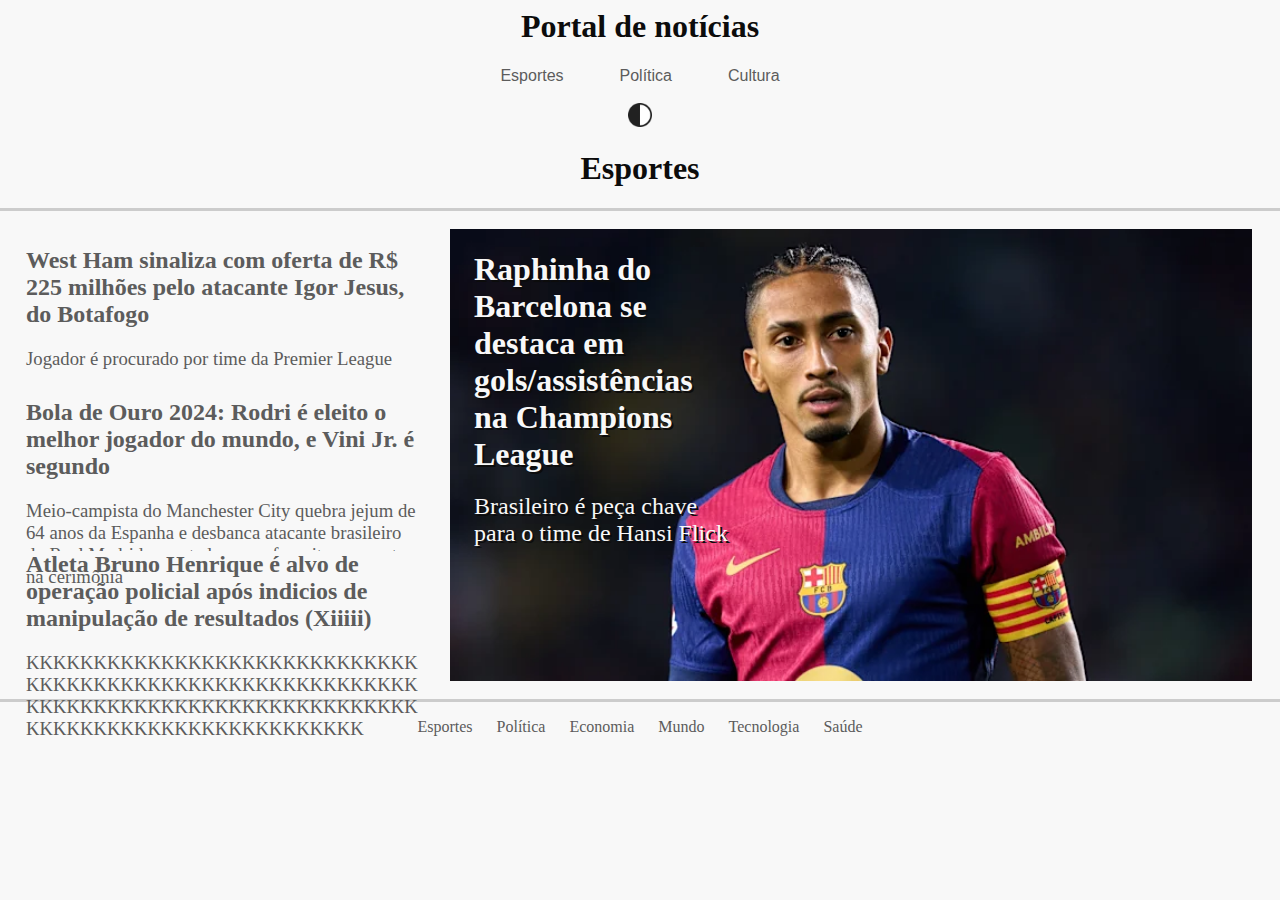
==== index.html @ b5b9a8d3 "First Commit" ====
<html>

<head>
    <title>
        Site de Noticias
    </title>

    <link rel="stylesheet" href="style.css">
</head>

<body>
    <header>
        <a href="index.html" , style="margin: 0;">
            <h1 style="color: var(--texto);"> Portal de notícias </h1>
        </a>
        <p>
        <table>
            <tc> 
                <button class="btn_invisivel" id="btnEsportes">
                    <a>Esportes</a> 
                </button>
            </tc>
            <tc> 
                <button class="btn_invisivel" id="btnPolítica">
                    <a>Política</a> 
                </button>
            </tc>
            <tc> 
                <button class="btn_invisivel" id="btnCultura">
                    <a>Cultura</a>
                </button>
            </tc>
        </table>
        </p>

        <p>
            <button class="btn_invisivel" id="btnModoNoturno">
                <img src="imagens/darkmode.png" alt="Ativar modo noturno" width="24px">
            </button>
        </p>
        <h1 id="">Esportes</h1>
    </header>
    <p>
        <div class="destaques">
            <a href="noticia/igor_jesus.html">
            <div id="noticia1" class="card-vertical-destaque" style="grid-area: esquerda-baixo">
                    <h2 id="titulo1">West Ham sinaliza com oferta de R$ 225 milhões pelo atacante Igor Jesus, do Botafogo</h2>
                    <h3 id="subtitulo1">
                        Jogador é procurado por time da Premier League
                    </h3>
            </div>
            </a>
            <a href="noticia/bola_de_ouro_2024.html">
            <div id="noticia2" class="card-vertical-destaque" style="grid-area: esquerda-meio">
                    <h2 id="titulo2">Bola de Ouro 2024: Rodri é eleito o melhor jogador do mundo, e Vini Jr. é segundo</h2>
                    <h3 id="subtitulo2">
                        Meio-campista do Manchester City quebra jejum de 64 anos da Espanha e desbanca atacante brasileiro do Real Madrid,
                        apontado como favorito e ausente na cerimônia
                    </h3>
            </div>
            </a>
            <a href="noticia/bruno_henrique.html">
            <div id="noticia3" class="card-vertical-destaque" style="grid-area: esquerda-cima">
                <h2 id="titulo3">Atleta Bruno Henrique é alvo de operação policial após indicios de manipulação de resultados
                    (Xiiiii)</h2>
                <h3 id="subtitulo3">
                    KKKKKKKKKKKKKKKKKKKKKKKKKKKKKKKKKKKKKKKKKKKKKKKKKKKKKKKKKKKKKKKKKKKKKKKKKKKKKKKKKKKKKKKKKKKKKKKKKKKKKKKKKKKKKKKK 
                </h3>
            </div>
            </a>
            <div class="card-vertical-destaque-central">
            <a href="noticia/raphinha.html">
                    <div class="titulo-destaque">
                        <h1 id="titulo4">Raphinha do Barcelona se destaca em gols/assistências na Champions League</h1>
                        <h2 id="subtitulo4">
                            Brasileiro é peça chave para o time de Hansi Flick
                        </h2> 
                    </div>
                <img id="imagem-destaque" src="imagens/raphinha.webp" alt="Card Image">
                
            </a>
            </div>
        </div>
    </p>

    <footer>
        <p>
        <table>
            <tc> <a href="index.html">Esportes</a></tc>
            <tc> <a href="index.html">Política</a></tc>
            <tc> <a href="index.html">Economia</a></tc>
            <tc> <a href="index.html">Mundo</a></tc>
            <tc> <a href="index.html">Tecnologia</a></tc>
            <tc> <a href="index.html">Saúde</a></tc>
        </table>
        </p>

    </footer>

    <script src="index.js"></script>
</body>

</html>
---- style.css ----
:root {
    --texto: #0c0c0c;
    --link: #5c5c5c;
    --fundo: #f8f8f8;
    --border: #cccccc;

    --texto-noturno: #f8f8f8;
    --fundo-noturno: #0c0c0c;
    --link-noturno: #cfcfcf;
    --border-noturno: #2b2b2b;
}

header
{
    text-align: center;
    font-weight: normal;
    padding-bottom: 0;

    border-bottom: solid;
    border-color: var(--border);
}

body {
    margin-left: auto;
    margin-right: auto;

    max-width: 100em;
    background-color: var(--fundo);
    color: var(--texto);


}

footer
{
    text-align: center;
    font-weight: normal;
    padding-bottom: 0;

    border-top: solid;
    border-color: var(--border);
}


p
{
    word-wrap: break-word;
    overflow-wrap: break-word;
}

h1 
{
    text-align: center;
    text-decoration: solid;
}

h2,
h3 
{
    text-align: center;
    font-weight: normal;
}

h4 
{
    margin-top: 0;
    font-style: italic;
    font-weight: normal;
}

h5 
{
    padding-top: 0;
    text-align: center;
    font-weight: normal;
}


a
{
    color: var(--link);
    text-decoration: none;
    font-weight: light;

    margin-right: 10px;
    margin-left: 10px;

    overflow-wrap: break-word;
}

a:hover
{
    color: var(--texto);
}

.btn_invisivel 
{
    background: transparent;
    border: none;

    color: var(--link);
    text-decoration: none;

    margin-right: 10px;
    margin-left: 10px;

    font-size: 16px;

    overflow-wrap: break-word;
}

btn_invisivel:hover {
    color: var(--texto);
}

.corpo 
{
    margin-left: auto;
    margin-right: auto;
    max-width: 55%;
    padding: 10px;

    font-size: 20;
    img 
    {
        display: block;

        margin-left: auto;
        margin-right: auto;
        margin-top: 2em;
    
        border-radius: 6px;
    
        max-width: 90%;
        max-height: 40%;

    }
}

.destaques
{
    display: grid;
    grid-template-columns: 35% 65%;
    grid-template-areas: 
        "esquerda-cima  central central"
        "esquerda-meio  central central"
        "esquerda-baixo central central";

    /* max-height: auto; */

    a
    {
        margin: 0px;
        padding: 0px;
        text-decoration: none;
    }
}

.destaques .card-vertical-destaque 
{
    background: var(--fundo);
    
    padding: 26px;
    padding-top: 0px;
    padding-bottom: 0px;
    margin-bottom: 0px;

    height: 1em;

    border-radius: 0;
    text-decoration: none;

    transition: border 0.3s ease;

    h2 {
        text-align: left;
        font-weight: bold;
    }

    h3 {
        text-align: left;
    }
}

.card-vertical-destaque-central {
    grid-area: central;
    width: auto;

    border: 2px solid transparent;
    margin-right: 1.6em;

    img {
        object-fit: cover;
        width: 100%;
        height: 100%;
    }
    
    .titulo-destaque
    {

        text-shadow: 2px 2px #0c0c0c;
        width: 20%;
        margin-left: 1.5em;
        max-height: fit-content;
        position: absolute;
        h1
        {
            color: var(--texto-noturno);
            text-align: left;
            margin-bottom: 6px;

        }
        h2
        {
            text-align: left;
            color: var(--texto-noturno);
        }
    }
}

.card-vertical-destaque-central:hover {
    border: 2px solid var(--texto);
}


.card-vertical-destaque .titulo-destaque
{
    display:flex;
    height: auto;
    width: auto;

    max-height: 1em;

    h1 {
        text-align: left;
        font-weight: bold;
    }

}

.lista-card-horizontal
{
    margin: 0;
    padding: 0;

    box-sizing: border-box;

    display: grid;
    grid-template-columns: repeat(auto-fill, minmax(300px, 1fr));
    max-width: 1250px;
    margin: 0 auto;
    margin-bottom: 25px;
    padding: 25px;
    gap: 10px;
}

.lista-card-horizontal .card-vertical
{
    background: var(--fundo);
    padding: 26px;
    border-radius: 0;
    box-shadow: 0px 5px 10px rgba(0, 0, 0, 0.1);
    list-style: none;
    text-decoration: none;
    border: 2px solid transparent;
    transition: border 0.3s ease;

    h3
    {
        text-align: left;
        font-weight: bold;
    }

}


.lista-card-horizontal .card-vertical h5
{
    text-align: center;
}

.lista-card-horizontal .card-vertical img {
    width: 100%;
    aspect-ratio: 16/9;
    object-fit: cover;
}

.lista-card-horizontal .card-vertical:hover {
    border: 2px solid var(--texto);
    size-adjust: 110%;
}
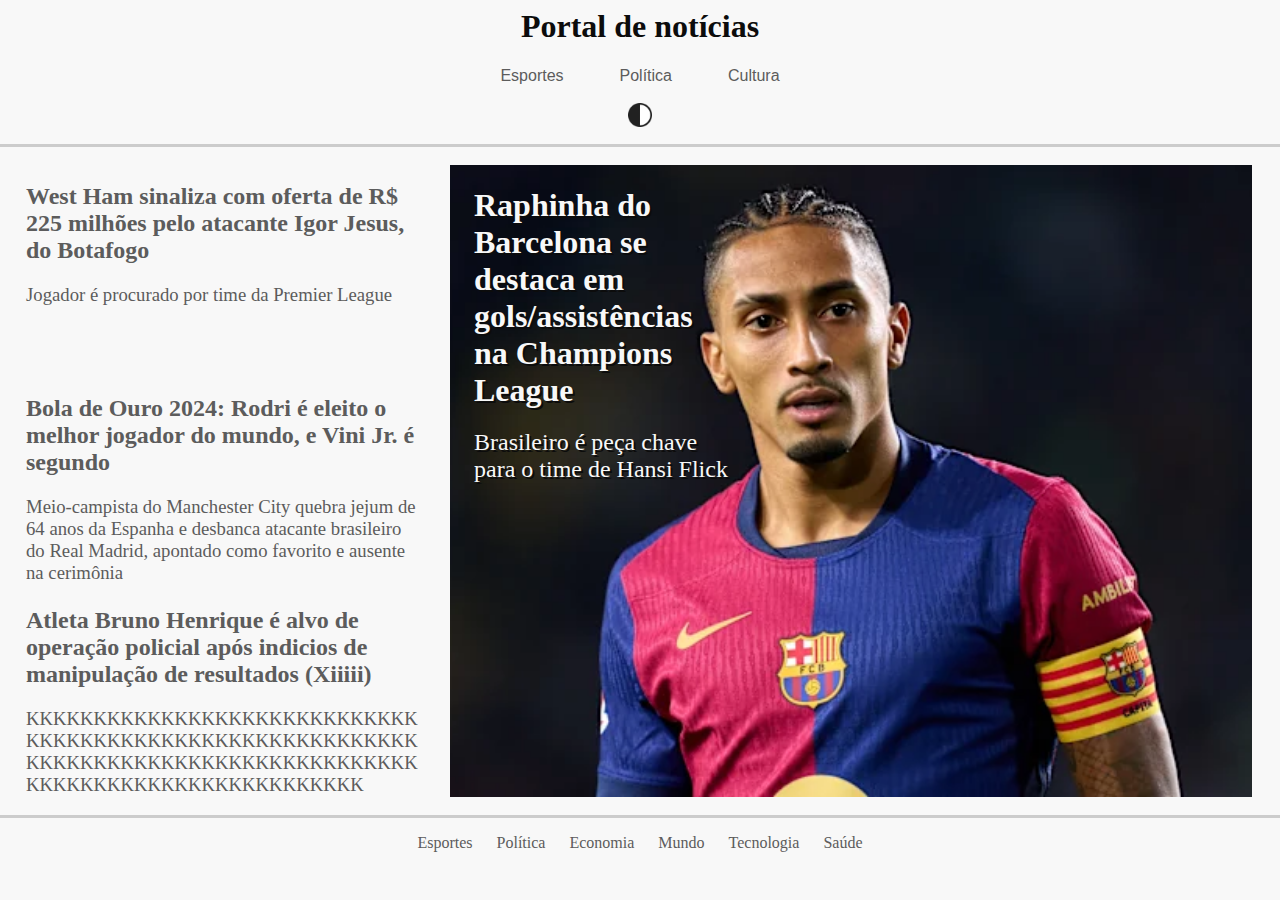
==== commit a401d696: "Categorias" ====
--- a/index.html
+++ b/index.html
@@ -20,11 +20,13 @@
                     <a>Esportes</a> 
                 </button>
             </tc>
+
             <tc> 
                 <button class="btn_invisivel" id="btnPolítica">
                     <a>Política</a> 
                 </button>
             </tc>
+
             <tc> 
                 <button class="btn_invisivel" id="btnCultura">
                     <a>Cultura</a>
@@ -38,49 +40,50 @@
                 <img src="imagens/darkmode.png" alt="Ativar modo noturno" width="24px">
             </button>
         </p>
-        <h1 id="">Esportes</h1>
     </header>
     <p>
-        <div class="destaques">
-            <a href="noticia/igor_jesus.html">
+    <div class="destaques">
+        <a href="noticia/igor_jesus.html">
             <div id="noticia1" class="card-vertical-destaque" style="grid-area: esquerda-baixo">
-                    <h2 id="titulo1">West Ham sinaliza com oferta de R$ 225 milhões pelo atacante Igor Jesus, do Botafogo</h2>
-                    <h3 id="subtitulo1">
-                        Jogador é procurado por time da Premier League
-                    </h3>
+                <h2 id="titulo1">West Ham sinaliza com oferta de R$ 225 milhões pelo atacante Igor Jesus, do Botafogo</h2>
+                <h3 id="subtitulo1">
+                    Jogador é procurado por time da Premier League
+                </h3>
             </div>
-            </a>
-            <a href="noticia/bola_de_ouro_2024.html">
+        </a>
+        <a href="noticia/bola_de_ouro_2024.html">
             <div id="noticia2" class="card-vertical-destaque" style="grid-area: esquerda-meio">
-                    <h2 id="titulo2">Bola de Ouro 2024: Rodri é eleito o melhor jogador do mundo, e Vini Jr. é segundo</h2>
-                    <h3 id="subtitulo2">
-                        Meio-campista do Manchester City quebra jejum de 64 anos da Espanha e desbanca atacante brasileiro do Real Madrid,
-                        apontado como favorito e ausente na cerimônia
-                    </h3>
+                <h2 id="titulo2">Bola de Ouro 2024: Rodri é eleito o melhor jogador do mundo, e Vini Jr. é segundo</h2>
+                <h3 id="subtitulo2">
+                    Meio-campista do Manchester City quebra jejum de 64 anos da Espanha e desbanca atacante brasileiro do
+                    Real Madrid,
+                    apontado como favorito e ausente na cerimônia
+                </h3>
             </div>
-            </a>
-            <a href="noticia/bruno_henrique.html">
+        </a>
+        <a href="noticia/bruno_henrique.html">
             <div id="noticia3" class="card-vertical-destaque" style="grid-area: esquerda-cima">
-                <h2 id="titulo3">Atleta Bruno Henrique é alvo de operação policial após indicios de manipulação de resultados
+                <h2 id="titulo3">Atleta Bruno Henrique é alvo de operação policial após indicios de manipulação de
+                    resultados
                     (Xiiiii)</h2>
                 <h3 id="subtitulo3">
-                    KKKKKKKKKKKKKKKKKKKKKKKKKKKKKKKKKKKKKKKKKKKKKKKKKKKKKKKKKKKKKKKKKKKKKKKKKKKKKKKKKKKKKKKKKKKKKKKKKKKKKKKKKKKKKKKK 
+                    KKKKKKKKKKKKKKKKKKKKKKKKKKKKKKKKKKKKKKKKKKKKKKKKKKKKKKKKKKKKKKKKKKKKKKKKKKKKKKKKKKKKKKKKKKKKKKKKKKKKKKKKKKKKKKKK
                 </h3>
             </div>
+        </a>
+        <div class="card-vertical-destaque-central">
+            <a href="noticia/raphinha.html">
+                <div class="titulo-destaque">
+                    <h1 id="titulo4">Raphinha do Barcelona se destaca em gols/assistências na Champions League</h1>
+                    <h2 id="subtitulo4">
+                        Brasileiro é peça chave para o time de Hansi Flick
+                    </h2>
+                </div>
+                <img id="imagem-destaque" src="imagens/raphinha.webp" alt="Card Image">
+    
             </a>
-            <div class="card-vertical-destaque-central">
-            <a href="noticia/raphinha.html">
-                    <div class="titulo-destaque">
-                        <h1 id="titulo4">Raphinha do Barcelona se destaca em gols/assistências na Champions League</h1>
-                        <h2 id="subtitulo4">
-                            Brasileiro é peça chave para o time de Hansi Flick
-                        </h2> 
-                    </div>
-                <img id="imagem-destaque" src="imagens/raphinha.webp" alt="Card Image">
-                
-            </a>
-            </div>
         </div>
+    </div>
     </p>
 
     <footer>
--- a/style.css
+++ b/style.css
@@ -164,13 +164,14 @@
     padding: 26px;
     padding-top: 0px;
     padding-bottom: 0px;
-    margin-bottom: 0px;
-
-    height: 1em;
+    margin-bottom: auto;
+    margin-top: auto;
 
     border-radius: 0;
     text-decoration: none;
 
+    min-height: 12em;
+
     transition: border 0.3s ease;
 
     h2 {
@@ -183,22 +184,23 @@
     }
 }
 
-.card-vertical-destaque-central {
+.card-vertical-destaque-central 
+{
     grid-area: central;
     width: auto;
 
     border: 2px solid transparent;
     margin-right: 1.6em;
 
-    img {
-        object-fit: cover;
+    img 
+    {
         width: 100%;
         height: 100%;
+        object-fit: cover;
     }
     
     .titulo-destaque
     {
-
         text-shadow: 2px 2px #0c0c0c;
         width: 20%;
         margin-left: 1.5em;
@@ -230,8 +232,6 @@
     height: auto;
     width: auto;
 
-    max-height: 1em;
-
     h1 {
         text-align: left;
         font-weight: bold;
